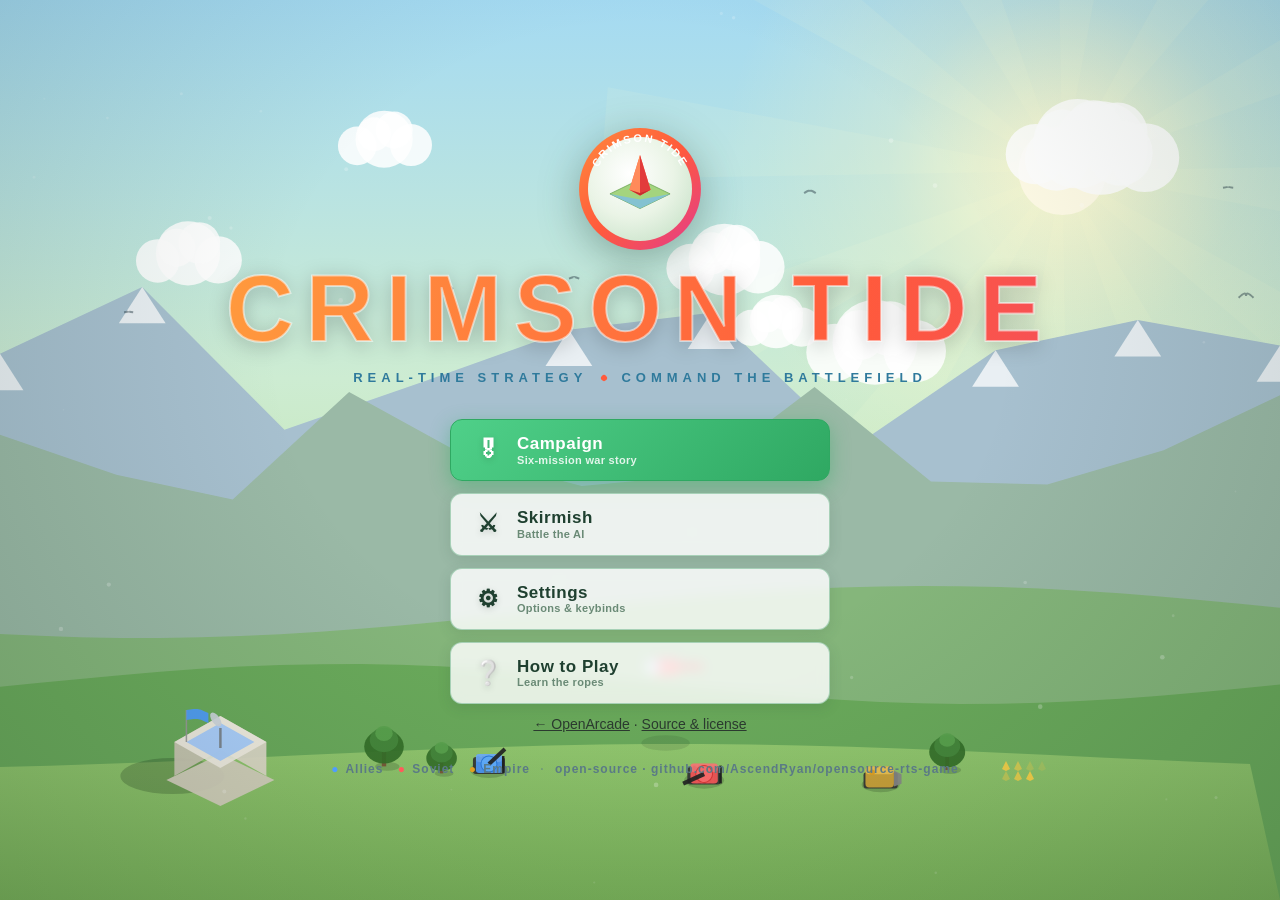
==== games/crimson-tide/index.html @ e8359e00 "Integrate Crimson Tide RTS with mobile commands and resumable battles" ====
<!DOCTYPE html>
<html lang="en">
<head>
<meta charset="UTF-8">
<meta name="viewport" content="width=device-width, initial-scale=1.0">
<title>Crimson Tide | OpenArcade</title>
<link rel="stylesheet" href="style.css"><link rel="stylesheet" href="arcade.css">
</head>
<body>

<!-- ===================== MENU ROOT ===================== -->
<div id="menu-root">
  <canvas id="menu-bg"></canvas>

  <!-- HOME -->
  <section id="screen-home" class="screen">
    <div class="home-vignette"></div>
    <div class="home-inner">
      <img src="assets/logo.svg" class="home-logo" alt="Crimson Tide emblem"/>
      <h1 class="title" data-text="CRIMSON TIDE">CRIMSON&nbsp;TIDE</h1>
      <div class="subtitle"><span>REAL-TIME STRATEGY</span><i></i><span>COMMAND THE BATTLEFIELD</span></div>
      <nav class="main-menu"><button id="btn-resume" class="menu-btn primary hidden">▶ Resume battle<small>Local checkpoint</small></button>
        <button id="btn-campaign" class="menu-btn primary"><span class="mb-ic">🎖</span><span class="mb-txt">Campaign<small>Six-mission war story</small></span><span class="mb-arrow">▸</span></button>
        <button id="btn-skirmish" class="menu-btn"><span class="mb-ic">⚔</span><span class="mb-txt">Skirmish<small>Battle the AI</small></span><span class="mb-arrow">▸</span></button>
        <button id="btn-settings" class="menu-btn"><span class="mb-ic">⚙</span><span class="mb-txt">Settings<small>Options &amp; keybinds</small></span><span class="mb-arrow">▸</span></button>
        <button id="btn-howto" class="menu-btn"><span class="mb-ic">❔</span><span class="mb-txt">How to Play<small>Learn the ropes</small></span><span class="mb-arrow">▸</span></button>
      </nav>
      <div class="ct-links"><a href="../../">← OpenArcade</a> · <a href="UPSTREAM.md">Source &amp; license</a></div><div class="home-foot">
        <span class="faction-dot allies">●</span> Allies
        <span class="faction-dot soviet">●</span> Soviet
        <span class="faction-dot empire">●</span> Empire
        <span class="foot-sep">·</span> open-source · github.com/AscendRyan/opensource-rts-game
      </div>
    </div>
  </section>

  <!-- SKIRMISH SETUP -->
  <section id="screen-skirmish" class="screen">
    <div class="panel-screen">
      <h2 class="ph">⚔ Skirmish Setup</h2>
      <div class="setup-block"><label>Choose your Faction</label><div id="sk-factions" class="factions"></div></div>
      <div class="setup-row">
        <div class="setup-block"><label>Enemies</label><div id="sk-enemies" class="chips"></div></div>
        <div class="setup-block"><label>Difficulty</label><div id="sk-diff" class="chips"></div></div>
        <div class="setup-block"><label>Fog of War</label><div id="sk-fog" class="chips"></div></div>
      </div>
      <div class="screen-actions">
        <button class="menu-btn back-home">◀ Back</button>
        <button id="sk-start" class="menu-btn primary">▶ Start Battle</button>
      </div>
    </div>
  </section>

  <!-- CAMPAIGN -->
  <section id="screen-campaign" class="screen">
    <div class="panel-screen">
      <h2 class="ph">🎖 Campaign</h2>
      <p class="screen-desc">Six escalating missions across three factions. Win to unlock the next.</p>
      <div id="cmp-list" class="mission-list"></div>
      <div class="screen-actions"><button class="menu-btn back-home">◀ Back</button></div>
    </div>
  </section>

  <!-- BRIEFING -->
  <section id="screen-briefing" class="screen">
    <div class="panel-screen brief">
      <h2 id="brief-title" class="ph">Mission</h2>
      <div id="brief-faction" class="brief-faction"></div>
      <div class="brief-box"><p id="brief-text"></p></div>
      <div id="brief-enemies" class="brief-enemies"></div>
      <div class="screen-actions">
        <button id="brief-back" class="menu-btn">◀ Back</button>
        <button id="brief-start" class="menu-btn primary">▶ Deploy</button>
      </div>
    </div>
  </section>

  <!-- SETTINGS -->
  <section id="screen-settings" class="screen">
    <div class="panel-screen">
      <h2 class="ph">⚙ Settings</h2>
      <div class="settings-grid">
        <div class="setting"><label>Default Difficulty</label><div id="set-diff" class="chips"></div></div>
        <div class="setting"><label>Fog of War</label><div id="set-fog" class="chips"></div></div>
        <div class="setting"><label>Game Speed</label><div id="set-speed" class="chips"></div></div>
        <div class="setting"><label>Edge Scrolling</label><div id="set-edge" class="chips"></div></div>
        <div class="setting"><label>Scroll Speed</label><div id="set-scroll" class="chips"></div></div>
        <div class="setting"><label>Always Show Health Bars</label><div id="set-hp" class="chips"></div></div>
      </div>
      <div class="screen-actions">
        <button class="menu-btn back-home">◀ Back</button>
        <button id="btn-keybinds" class="menu-btn">⌨ Keybindings</button>
        <button id="btn-reset-progress" class="menu-btn danger">⟲ Reset Campaign</button>
      </div>
    </div>
  </section>

  <!-- KEYBINDS -->
  <section id="screen-keybinds" class="screen">
    <div class="panel-screen">
      <h2 class="ph">⌨ Keybindings</h2>
      <p class="screen-desc">Click a key, then press the new binding.</p>
      <div id="kb-list" class="kb-list"></div>
      <div class="screen-actions">
        <button class="menu-btn" onclick="showScreen('settings')">◀ Back</button>
        <button id="kb-reset" class="menu-btn danger">⟲ Defaults</button>
      </div>
    </div>
  </section>

  <!-- HOW TO PLAY -->
  <section id="screen-howto" class="screen">
    <div class="panel-screen">
      <h2 class="ph">❔ How to Play</h2>
      <div class="howto">
        <p><b>Goal:</b> Build a base, raise an army, and destroy every enemy force.</p>
        <p><b>Economy:</b> Build a <b>Power Plant</b>, then an <b>Ore Refinery</b> (comes with a Harvester). Harvesters mine golden ore and convert it to credits. Keep power positive or production slows.</p>
        <p><b>Tech tree:</b> Refinery → War Factory → Tech Lab unlocks heavy units &amp; advanced defenses.</p>
        <p><b>Combat:</b> Units have armor types (infantry / vehicle / air). Weapons deal bonus or reduced damage by type — pair the right counters. Units gain <b>veterancy</b> from kills (▴ Veteran, ▴▴ Elite).</p>
        <p><b>Controls:</b> <b>WASD/arrows</b> or screen edges scroll · <b>Left-drag</b> box-select · <b>Right-click</b> move/attack/harvest · <b>Q</b> select army · <b>F</b> attack-move · <b>X</b> stop · <b>P</b> pause · <b>Esc</b> cancel. Click a build card, then click the map to place a structure.</p>
        <p><b>Touch:</b> select or drag units in Select mode, switch to Command mode and tap to move or attack. Pan arrows and minimap move the camera. Controller: stick/D-pad pan, A select at center, B command at center, X select army, Y stop, Start pause. Building cards and menus use touch or mouse.</p><p><b>Factions:</b> Allies (prism &amp; stealth), Soviet (heavy armor &amp; tesla), Empire (fast mechs &amp; wave-force).</p>
      </div>
      <div class="screen-actions"><button class="menu-btn back-home">◀ Back</button></div>
    </div>
  </section>

  <!-- RESULT -->
  <section id="screen-result" class="screen">
    <div class="panel-screen result-card">
      <h1 id="res-title" class="win">VICTORY</h1>
      <p id="res-text"></p>
      <div class="screen-actions">
        <button id="res-next" class="menu-btn primary hidden">▶ Next Mission</button>
        <button id="res-retry" class="menu-btn">⟲ Retry</button>
        <button id="res-menu" class="menu-btn">⌂ Main Menu</button>
      </div>
    </div>
  </section>
</div>

<!-- ===================== IN-GAME HUD ===================== -->
<div id="hud" class="hidden">
  <canvas id="game"></canvas>

  <div id="topbar">
    <div class="res" id="credits-box"><span class="ic">⛁</span><span id="credits">0</span><span id="credits-cap" class="cap"></span></div>
    <div class="res" id="power-box"><span class="ic">⚡</span><span id="power">0</span>/<span id="power-max">0</span></div>
    <div class="res"><span class="ic">⌬</span><span id="unit-count">0</span></div>
    <div class="res" id="faction-name"></div>
    <div class="spacer"></div>
    <div class="res" id="status-msg">Destroy all enemy forces</div>
    <button id="btn-save" class="hud-btn" aria-label="Save battle">💾</button><button id="btn-pause" class="hud-btn" aria-label="Pause">⏸</button>
    <button id="btn-quit" class="hud-btn">⏻</button>
  </div>

  <div id="sidebar">
    <div id="minimap-wrap"><canvas id="minimap" width="200" height="200"></canvas></div>
    <div id="tabs">
      <button class="tab active" data-tab="build">🏗 Build</button>
      <button class="tab" data-tab="units">⚔ Units</button>
    </div>
    <div id="build-list" class="panel"></div>
    <div id="unit-list" class="panel hidden"></div>
    <div id="sel-info"></div>
  </div>

  <div id="ct-reticle" class="hidden">+</div><div id="ct-controls"><button id="ct-mode" aria-pressed="false">Select mode</button><button id="ct-army">Army</button><button id="ct-attack">Attack-move</button><button id="ct-stop">Stop</button><div id="ct-pan"><button data-pan="arrowleft" aria-label="Pan left">←</button><button data-pan="arrowup" aria-label="Pan up">↑</button><button data-pan="arrowdown" aria-label="Pan down">↓</button><button data-pan="arrowright" aria-label="Pan right">→</button></div></div><div id="tooltip" class="hidden"></div>
</div>

<script src="js/data.js"></script>
<script src="js/engine.js"></script>
<script src="js/render.js"></script>
<script src="js/input.js"></script>
<script src="js/checkpoint.js"></script><script src="js/menu.js"></script><script src="js/arcade.js"></script>
</body>
</html>
---- games/crimson-tide/style.css ----
* { margin: 0; padding: 0; box-sizing: border-box; }
html, body { width: 100%; height: 100%; overflow: hidden;
  background: #dfeef3; font-family: "Segoe UI", Tahoma, sans-serif; color: #2b3a2f; user-select: none; }
.hidden { display: none !important; }

/* ===================== MENU ===================== */
#menu-root { position: fixed; inset: 0; z-index: 100; }
#menu-bg { position: absolute; inset: 0; width: 100%; height: 100%; }
.screen { position: absolute; inset: 0; display: flex; align-items: center; justify-content: center; padding: 40px; overflow-y: auto; }

/* Home */
#screen-home { perspective: 1200px; }
.home-vignette { position: absolute; inset: 0; pointer-events: none; z-index: -1;
  background: radial-gradient(ellipse at 50% 38%, rgba(255,255,255,0) 40%, rgba(20,40,30,0.18) 100%); }
.home-inner { text-align: center; animation: rise 0.7s cubic-bezier(.2,.8,.2,1); }
@keyframes rise { from { opacity: 0; transform: translateY(24px); } to { opacity: 1; transform: none; } }

.home-logo { width: 130px; height: 130px; margin-bottom: 4px;
  filter: drop-shadow(0 10px 20px rgba(30,60,40,0.35));
  animation: bobLogo 4s ease-in-out infinite; }
@keyframes bobLogo { 0%,100% { transform: translateY(0) rotate(-1deg); } 50% { transform: translateY(-10px) rotate(1deg); } }

.title { position: relative; font-size: 94px; font-weight: 900; letter-spacing: 12px; line-height: 1;
  background: linear-gradient(100deg, #ff9a3d, #ff5a3c 35%, #e23b8f 70%, #ff8a3d 100%);
  background-size: 220% 100%;
  -webkit-background-clip: text; background-clip: text; color: transparent;
  filter: drop-shadow(0 4px 10px rgba(0,0,0,0.22));
  animation: sheen 6s linear infinite; }
@keyframes sheen { to { background-position: 220% 0; } }
.title::after { content: attr(data-text); position: absolute; inset: 0; z-index: -1;
  letter-spacing: 12px; color: transparent; -webkit-text-stroke: 2px rgba(255,255,255,0.5); }

.subtitle { display: flex; align-items: center; justify-content: center; gap: 14px;
  color: #2f7a9c; letter-spacing: 5px; font-size: 13px; margin-top: 14px; font-weight: 800; }
.subtitle i { width: 6px; height: 6px; background: #ff5a3c; border-radius: 50%; transform: rotate(45deg); display: inline-block; }

.main-menu { display: flex; flex-direction: column; gap: 12px; width: 380px; margin: 34px auto 0; }
.home-foot { margin-top: 30px; color: #5a7a86; font-size: 12px; letter-spacing: 1px; font-weight: 600; }
.home-foot .faction-dot { font-size: 12px; margin: 0 2px 0 10px; }
.faction-dot.allies { color: #4f9dff; } .faction-dot.soviet { color: #ff5b5b; } .faction-dot.empire { color: #e0a020; }
.home-foot .foot-sep { margin: 0 6px; opacity: .5; }
.version { margin-top: 28px; color: #7a9aa6; font-size: 12px; letter-spacing: 2px; }

.menu-btn { position: relative; padding: 14px 22px; font-size: 17px; font-weight: 700;
  color: #1f4030; background: rgba(255,255,255,0.82); border: 1px solid rgba(150,200,170,0.8);
  border-radius: 12px; cursor: pointer; letter-spacing: .5px; transition: all .18s cubic-bezier(.2,.8,.2,1);
  display: inline-flex; align-items: center; gap: 14px; justify-content: flex-start;
  box-shadow: 0 4px 14px rgba(40,80,55,0.14); backdrop-filter: blur(6px); overflow: hidden; }
.menu-btn::before { content: ''; position: absolute; left: 0; top: 0; bottom: 0; width: 4px;
  background: linear-gradient(#48c97e, #2fa862); opacity: 0; transition: opacity .18s; }
.menu-btn:hover { background: rgba(255,255,255,0.96); border-color: #5fbf86;
  transform: translateY(-2px) scale(1.015); box-shadow: 0 10px 26px rgba(40,120,70,0.26); }
.menu-btn:hover::before { opacity: 1; }
.menu-btn:hover .mb-arrow { opacity: 1; transform: translateX(0); }
.menu-btn .mb-txt { display: flex; flex-direction: column; align-items: flex-start; line-height: 1.15; }
.menu-btn .mb-txt small { font-size: 11px; font-weight: 600; color: #6a8a76; letter-spacing: .3px; }
.menu-btn .mb-arrow { margin-left: auto; color: #2fa862; opacity: 0; transform: translateX(-6px); transition: all .18s; font-size: 18px; }
.menu-btn.primary { background: linear-gradient(135deg, #4fd089, #2fa862); border-color: #2fa862; color: #fff;
  box-shadow: 0 6px 20px rgba(47,168,98,0.45); }
.menu-btn.primary .mb-txt small { color: rgba(255,255,255,0.85); }
.menu-btn.primary .mb-arrow { color: #fff; }
.menu-btn.primary::before { background: #fff; }
.menu-btn.primary:hover { background: linear-gradient(135deg, #5be098, #38b870); }
.menu-btn.danger { border-color: #e2a0a0; color: #c0453f; background: linear-gradient(#fff, #fbe9e9); }
.menu-btn.danger:hover { background: #f8dede; }
.mb-ic { font-size: 24px; width: 30px; text-align: center; filter: drop-shadow(0 2px 3px rgba(0,0,0,0.15)); }

/* Panel screens */
.panel-screen { width: min(900px, 95vw); max-height: 90vh; overflow-y: auto;
  background: rgba(255,255,255,0.94); border: 1px solid #c2dcc8; border-radius: 16px;
  padding: 30px 36px; box-shadow: 0 24px 60px rgba(40,70,50,0.22); backdrop-filter: blur(3px); }
.ph { font-size: 28px; color: #234634; letter-spacing: 1px; margin-bottom: 6px; }
.screen-desc { color: #5a7a66; margin-bottom: 18px; font-size: 14px; }
.screen-actions { display: flex; gap: 12px; margin-top: 24px; flex-wrap: wrap; }

label { display: block; color: #3a7a55; font-size: 12px; font-weight: 800;
  letter-spacing: 1px; margin-bottom: 8px; text-transform: uppercase; }
.setup-block { margin-bottom: 18px; }
.setup-row { display: flex; gap: 26px; flex-wrap: wrap; }
.setup-row .setup-block { flex: 1; min-width: 140px; }

.chips { display: flex; gap: 8px; flex-wrap: wrap; }
.chip { padding: 8px 16px; background: #eef5ee; border: 1px solid #bcd8c4;
  color: #3c5a48; border-radius: 7px; cursor: pointer; font-weight: 700; font-size: 14px; transition: all .12s; }
.chip:hover { background: #e0efe2; }
.chip.sel { background: #2fa862; border-color: #2fa862; color: #fff; box-shadow: 0 2px 8px rgba(47,168,98,0.35); }

/* Faction cards */
.factions { display: grid; grid-template-columns: repeat(auto-fit, minmax(165px, 1fr)); gap: 12px; }
.cap { font-size: 12px; color: #8aa896; font-weight: 600; margin-left: 1px; }
.fcard { background: #f3f8f2; border: 2px solid #c8e0ce; border-radius: 12px; padding: 16px; cursor: pointer; transition: all .15s; }
.fcard:hover { transform: translateY(-3px); box-shadow: 0 10px 22px rgba(40,80,55,0.16); }
.fcard.sel { background: #fff; box-shadow: 0 0 0 2px currentColor, 0 10px 24px rgba(40,80,55,0.2); }
.fc-name { font-size: 18px; font-weight: 800; margin-bottom: 8px; }
.fc-desc { font-size: 12px; color: #5a7666; line-height: 1.5; min-height: 54px; }
.fc-units { font-size: 22px; margin-top: 10px; letter-spacing: 4px; }

/* Missions */
.mission-list { display: flex; flex-direction: column; gap: 10px; }
.mission { display: flex; align-items: center; gap: 16px; background: #f3f8f2;
  border: 1px solid #c8e0ce; border-radius: 12px; padding: 14px 18px; cursor: pointer; transition: all .15s; }
.mission:hover { background: #fff; transform: translateX(4px); border-color: #5fbf86; box-shadow: 0 6px 16px rgba(40,80,55,0.14); }
.mission.locked { opacity: .5; cursor: not-allowed; filter: grayscale(.6); }
.mission.locked:hover { transform: none; border-color: #c8e0ce; background: #f3f8f2; box-shadow: none; }
.m-no { font-size: 26px; width: 40px; text-align: center; }
.m-name { font-size: 17px; font-weight: 700; color: #234634; }
.m-sub { font-size: 12px; margin-top: 3px; }

/* Briefing */
.brief-faction { color: #5a7a66; font-weight: 700; margin: 4px 0 16px; letter-spacing: 1px; }
.brief-box { background: #f0f7f1; border-left: 4px solid #2fa862; padding: 18px 20px;
  border-radius: 8px; line-height: 1.7; color: #34503f; font-size: 15px; }
.brief-enemies { margin-top: 16px; color: #d05a3c; font-weight: 700; }

.settings-grid { display: grid; grid-template-columns: 1fr 1fr; gap: 22px 40px; }

/* Keybinds */
.kb-list { display: grid; grid-template-columns: 1fr 1fr; gap: 10px 28px; }
.kb-row { display: flex; align-items: center; justify-content: space-between;
  background: #f0f7f1; padding: 10px 14px; border-radius: 8px; border: 1px solid #c8e0ce; }
.kb-label { font-size: 14px; color: #3c5a48; }
.kb-key { min-width: 80px; padding: 7px 12px; background: #fff; border: 1px solid #2fa862;
  color: #234634; border-radius: 6px; font-weight: 800; cursor: pointer; font-size: 13px; }
.kb-key:hover { background: #e6f5ec; }
.kb-key.capturing { background: #fff3d6; border-color: #e0a020; color: #b07a10; }

.howto { line-height: 1.7; color: #3c5a48; font-size: 14px; }
.howto p { margin-bottom: 12px; }
.howto b { color: #234634; }

/* Result */
.result-card { text-align: center; max-width: 520px; }
#res-title { font-size: 56px; letter-spacing: 6px; margin-bottom: 14px; }
#res-title.win { color: #2fa862; filter: drop-shadow(0 2px 8px rgba(47,168,98,0.3)); }
#res-title.lose { color: #d0453f; filter: drop-shadow(0 2px 8px rgba(208,69,63,0.3)); }
.result-card p { color: #4a6654; line-height: 1.6; margin-bottom: 10px; font-size: 15px; }
.result-card .screen-actions { justify-content: center; }

/* ===================== IN-GAME HUD ===================== */
#hud { position: fixed; inset: 0; }
#game { position: absolute; top: 44px; left: 0; cursor: crosshair; display: block; }

#topbar { position: absolute; top: 0; left: 0; right: 0; height: 44px;
  background: linear-gradient(#ffffff, #e8f1e6); border-bottom: 2px solid #c2dcc8;
  display: flex; align-items: center; gap: 22px; padding: 0 18px; z-index: 10;
  font-size: 15px; box-shadow: 0 2px 10px rgba(40,70,50,0.12); }
#topbar .res { display: flex; align-items: center; gap: 7px; font-weight: 800; color: #234634; white-space: nowrap; }
#topbar .ic { font-size: 17px; color: #d8920f; }
#power-box .ic { color: #2f8fd0; }
#faction-name { color: #5a7a66; font-weight: 700; font-size: 13px; }
#topbar .spacer { flex: 1; }
#status-msg { color: #3a7a55; font-style: italic; font-size: 13px; }
.hud-btn { width: 32px; height: 30px; background: #fff; border: 1px solid #c2dcc8;
  color: #3c5a48; border-radius: 6px; cursor: pointer; font-size: 14px; }
.hud-btn:hover { background: #e6f5ec; }

#sidebar { position: absolute; top: 44px; right: 0; bottom: 0; width: 232px;
  background: linear-gradient(#f4f9f3, #e7f0e6); border-left: 2px solid #c2dcc8;
  z-index: 10; display: flex; flex-direction: column; box-shadow: -3px 0 14px rgba(40,70,50,0.12); }
#minimap-wrap { padding: 12px; }
#minimap { width: 200px; height: 200px; background: #e9efe2; border: 2px solid #c2dcc8;
  border-radius: 6px; cursor: pointer; box-shadow: inset 0 0 12px rgba(40,70,50,0.15); }

#tabs { display: flex; gap: 4px; padding: 0 10px; }
.tab { flex: 1; padding: 8px 0; background: #e4eee2; color: #4a6654;
  border: 1px solid #c2dcc8; border-bottom: none; border-radius: 7px 7px 0 0; cursor: pointer; font-weight: 800; font-size: 13px; }
.tab.active { background: #fff; color: #1f7a45; }

.panel { flex: 1; overflow-y: auto; padding: 8px 10px; display: grid;
  grid-template-columns: 1fr 1fr; gap: 7px; align-content: start; }

.card { position: relative; background: linear-gradient(#ffffff, #eef5ec);
  border: 1px solid #c8e0ce; border-radius: 8px; padding: 7px 4px 6px; text-align: center;
  cursor: pointer; transition: all .1s; min-height: 72px; overflow: hidden;
  display: flex; flex-direction: column; align-items: center; justify-content: center;
  box-shadow: 0 1px 3px rgba(40,70,50,0.1); }
.card:hover { background: #fff; border-color: #5fbf86; transform: translateY(-1px); box-shadow: 0 4px 10px rgba(40,120,70,0.18); }
.card.locked { opacity: .4; cursor: not-allowed; filter: grayscale(.8); }
.card.poor { opacity: .75; }
.card.poor .cost { color: #d05a3c; }
.card.active { border-color: #e0a020; box-shadow: 0 0 9px rgba(224,160,32,0.6); }
.card .glyph { font-size: 27px; line-height: 1; filter: drop-shadow(0 1px 1px rgba(0,0,0,0.15)); }
.card .nm { font-size: 11px; margin-top: 3px; color: #2b4636; font-weight: 700; line-height: 1.1; }
.card .cost { font-size: 10px; color: #b8860b; margin-top: 2px; font-weight: 700; }
.card .badge { position: absolute; top: 2px; right: 4px; font-size: 10px; color: #2f8fd0; font-weight: 800; }
.card .prog { position: absolute; bottom: 0; left: 0; height: 4px; width: 0; background: #3fb45e; transition: width .1s; }
.card .prog.ready { background: #e0a020; box-shadow: 0 0 8px #e0a020; }

#sel-info { border-top: 1px solid #c2dcc8; padding: 9px 12px; min-height: 78px;
  font-size: 12px; color: #3c5a48; line-height: 1.6; background: #f4f9f3; }
#sel-info b { color: #234634; }
.si-name { font-size: 14px; margin-bottom: 3px; }
.hint { opacity: .6; font-size: 11px; }

#tooltip { position: absolute; right: 240px; bottom: 14px; width: 212px;
  background: rgba(255,255,255,0.97); border: 1px solid #2fa862; border-radius: 10px;
  padding: 10px 12px; font-size: 12px; line-height: 1.55; color: #3c5a48; z-index: 20;
  box-shadow: 0 8px 22px rgba(40,70,50,0.22); pointer-events: none; }
#tooltip b { color: #234634; font-size: 13px; }
#tooltip .tcost { color: #b8860b; float: right; font-weight: 700; }
---- games/crimson-tide/arcade.css ----
/* OpenArcade responsive overlay, MIT. */
#game{width:calc(100% - 232px);height:calc(100% - 44px);touch-action:none;}
#minimap{touch-action:none;}
.ct-links{text-align:center;margin:12px 0;font-size:14px}.ct-links a{color:inherit;}
#ct-controls{position:absolute;z-index:12;bottom:12px;left:10px;max-width:calc(100% - 250px);display:flex;flex-wrap:wrap;gap:6px;pointer-events:none;}
#ct-controls button{pointer-events:auto;padding:8px;min-height:42px;border-radius:7px;border:1px solid #a4c8ae;background:#f7fff7;color:#254c35;font-weight:700;touch-action:none;}
#ct-mode[aria-pressed=true]{background:#264c35;color:#fff;}
#ct-pan{display:flex;gap:3px;}#ct-pan button{min-width:40px;}#ct-reticle{position:absolute;z-index:11;pointer-events:none;left:calc((100% - 232px)/2);top:calc(50% + 22px);color:white;text-shadow:0 0 4px black;font:bold 24px sans-serif;transform:translate(-50%,-50%);}
@media(max-width:760px){.screen{padding:12px;align-items:flex-start;}.home-inner{max-width:100%;margin:auto;}.title{font-size:clamp(28px,8vw,64px);}.panel-screen{max-height:95vh;padding:16px;}.factions,.settings-grid{grid-template-columns:1fr;}.setup-row{flex-wrap:wrap;}#topbar{gap:6px;padding:0 6px;font-size:11px;height:44px;}#status-msg,#faction-name,#credits-cap{display:none;}#topbar .res{gap:2px;}.hud-btn{min-width:30px;}#game{width:100%;height:calc(100% - 244px);}#sidebar{top:auto;bottom:0;left:0;right:0;width:100%;height:200px;display:grid;grid-template-columns:90px 1fr;grid-template-rows:36px 1fr;}.panel{grid-column:2;grid-row:2;grid-template-columns:repeat(3,minmax(0,1fr));padding:4px;gap:4px;}#tabs{grid-column:2;grid-row:1;padding:2px;}#minimap-wrap{grid-row:1/3;padding:4px;}#minimap{width:80px;height:80px;}#sel-info{display:none;}#ct-controls{bottom:208px;max-width:calc(100% - 20px);gap:4px;}#ct-controls button{font-size:11px;padding:5px;min-height:40px;}#ct-reticle{left:50%;top:calc((100% - 244px)/2 + 44px);}#tooltip{display:none;}}
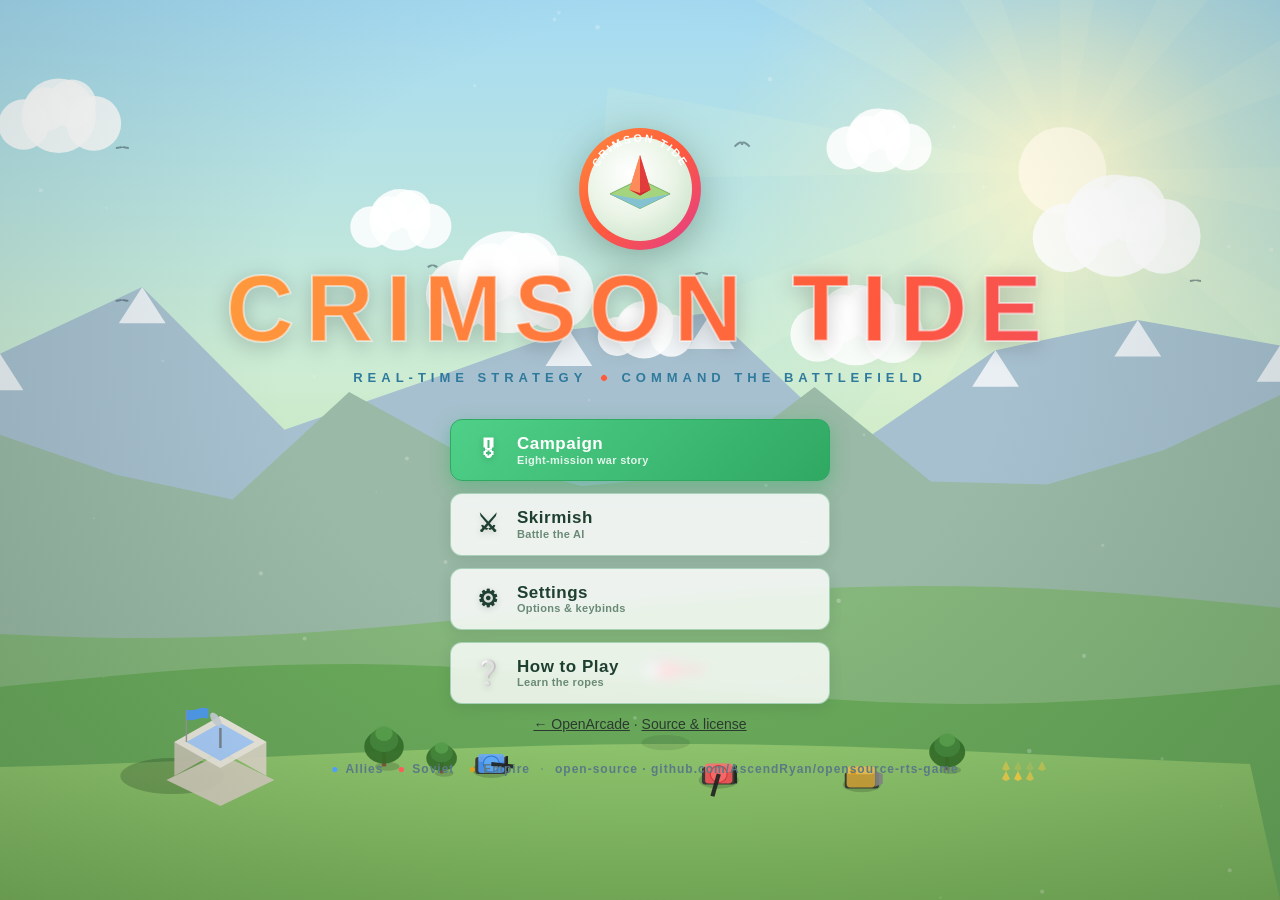
==== commit 17844c95: "Keep Crimson Tide battle controls within mobile viewport" ====
--- a/games/crimson-tide/index.html
+++ b/games/crimson-tide/index.html
@@ -20,7 +20,7 @@
       <h1 class="title" data-text="CRIMSON TIDE">CRIMSON&nbsp;TIDE</h1>
       <div class="subtitle"><span>REAL-TIME STRATEGY</span><i></i><span>COMMAND THE BATTLEFIELD</span></div>
       <nav class="main-menu"><button id="btn-resume" class="menu-btn primary hidden">▶ Resume battle<small>Local checkpoint</small></button>
-        <button id="btn-campaign" class="menu-btn primary"><span class="mb-ic">🎖</span><span class="mb-txt">Campaign<small>Six-mission war story</small></span><span class="mb-arrow">▸</span></button>
+        <button id="btn-campaign" class="menu-btn primary"><span class="mb-ic">🎖</span><span class="mb-txt">Campaign<small>Eight-mission war story</small></span><span class="mb-arrow">▸</span></button>
         <button id="btn-skirmish" class="menu-btn"><span class="mb-ic">⚔</span><span class="mb-txt">Skirmish<small>Battle the AI</small></span><span class="mb-arrow">▸</span></button>
         <button id="btn-settings" class="menu-btn"><span class="mb-ic">⚙</span><span class="mb-txt">Settings<small>Options &amp; keybinds</small></span><span class="mb-arrow">▸</span></button>
         <button id="btn-howto" class="menu-btn"><span class="mb-ic">❔</span><span class="mb-txt">How to Play<small>Learn the ropes</small></span><span class="mb-arrow">▸</span></button>
@@ -55,7 +55,7 @@
   <section id="screen-campaign" class="screen">
     <div class="panel-screen">
       <h2 class="ph">🎖 Campaign</h2>
-      <p class="screen-desc">Six escalating missions across three factions. Win to unlock the next.</p>
+      <p class="screen-desc">Eight escalating missions across five factions. Win to unlock the next.</p>
       <div id="cmp-list" class="mission-list"></div>
       <div class="screen-actions"><button class="menu-btn back-home">◀ Back</button></div>
     </div>
@@ -150,7 +150,7 @@
     <div class="spacer"></div>
     <div class="res" id="status-msg">Destroy all enemy forces</div>
     <button id="btn-save" class="hud-btn" aria-label="Save battle">💾</button><button id="btn-pause" class="hud-btn" aria-label="Pause">⏸</button>
-    <button id="btn-quit" class="hud-btn">⏻</button>
+    <button id="btn-quit" class="hud-btn" aria-label="Quit battle">⏻</button>
   </div>
 
   <div id="sidebar">
--- a/games/crimson-tide/arcade.css
+++ b/games/crimson-tide/arcade.css
@@ -7,3 +7,17 @@
 #ct-mode[aria-pressed=true]{background:#264c35;color:#fff;}
 #ct-pan{display:flex;gap:3px;}#ct-pan button{min-width:40px;}#ct-reticle{position:absolute;z-index:11;pointer-events:none;left:calc((100% - 232px)/2);top:calc(50% + 22px);color:white;text-shadow:0 0 4px black;font:bold 24px sans-serif;transform:translate(-50%,-50%);}
 @media(max-width:760px){.screen{padding:12px;align-items:flex-start;}.home-inner{max-width:100%;margin:auto;}.title{font-size:clamp(28px,8vw,64px);}.panel-screen{max-height:95vh;padding:16px;}.factions,.settings-grid{grid-template-columns:1fr;}.setup-row{flex-wrap:wrap;}#topbar{gap:6px;padding:0 6px;font-size:11px;height:44px;}#status-msg,#faction-name,#credits-cap{display:none;}#topbar .res{gap:2px;}.hud-btn{min-width:30px;}#game{width:100%;height:calc(100% - 244px);}#sidebar{top:auto;bottom:0;left:0;right:0;width:100%;height:200px;display:grid;grid-template-columns:90px 1fr;grid-template-rows:36px 1fr;}.panel{grid-column:2;grid-row:2;grid-template-columns:repeat(3,minmax(0,1fr));padding:4px;gap:4px;}#tabs{grid-column:2;grid-row:1;padding:2px;}#minimap-wrap{grid-row:1/3;padding:4px;}#minimap{width:80px;height:80px;}#sel-info{display:none;}#ct-controls{bottom:208px;max-width:calc(100% - 20px);gap:4px;}#ct-controls button{font-size:11px;padding:5px;min-height:40px;}#ct-reticle{left:50%;top:calc((100% - 244px)/2 + 44px);}#tooltip{display:none;}}
+
+#ct-message{position:absolute;z-index:20;left:50%;top:54px;transform:translateX(-50%);padding:8px 14px;background:#244834;color:white;border-radius:8px;pointer-events:none;font:13px system-ui,sans-serif;white-space:nowrap;}@media(max-width:760px){.main-menu{width:min(380px,100%);margin-top:18px}.home-inner{width:100%;}.home-logo{max-width:90px}.screen .subtitle{flex-wrap:wrap;justify-content:center}.home-foot{font-size:11px;overflow-wrap:anywhere}.menu-btn{max-width:100%;}.panel-screen{width:100%;}.screen-actions{gap:6px;}}
+
+/* Keep every battle action reachable on narrow touch screens. */
+@media(max-width:760px){
+ #topbar{display:grid;grid-template-columns:minmax(0,1fr) minmax(0,1fr) minmax(0,1fr) repeat(3,44px);gap:2px;padding:0 4px;}
+ #topbar .spacer{display:none;}
+ #topbar .res{min-width:0;overflow:hidden;font-size:10px;gap:2px;}
+ #topbar #faction-name,#topbar #status-msg{display:none;}
+ #topbar .hud-btn{width:44px;height:40px;min-width:0;}
+ #topbar .ic{font-size:12px;}
+ #sidebar{grid-template-columns:90px minmax(0,1fr);grid-template-rows:36px minmax(0,1fr);}
+ #tabs,.panel{min-width:0;min-height:0;}
+}
